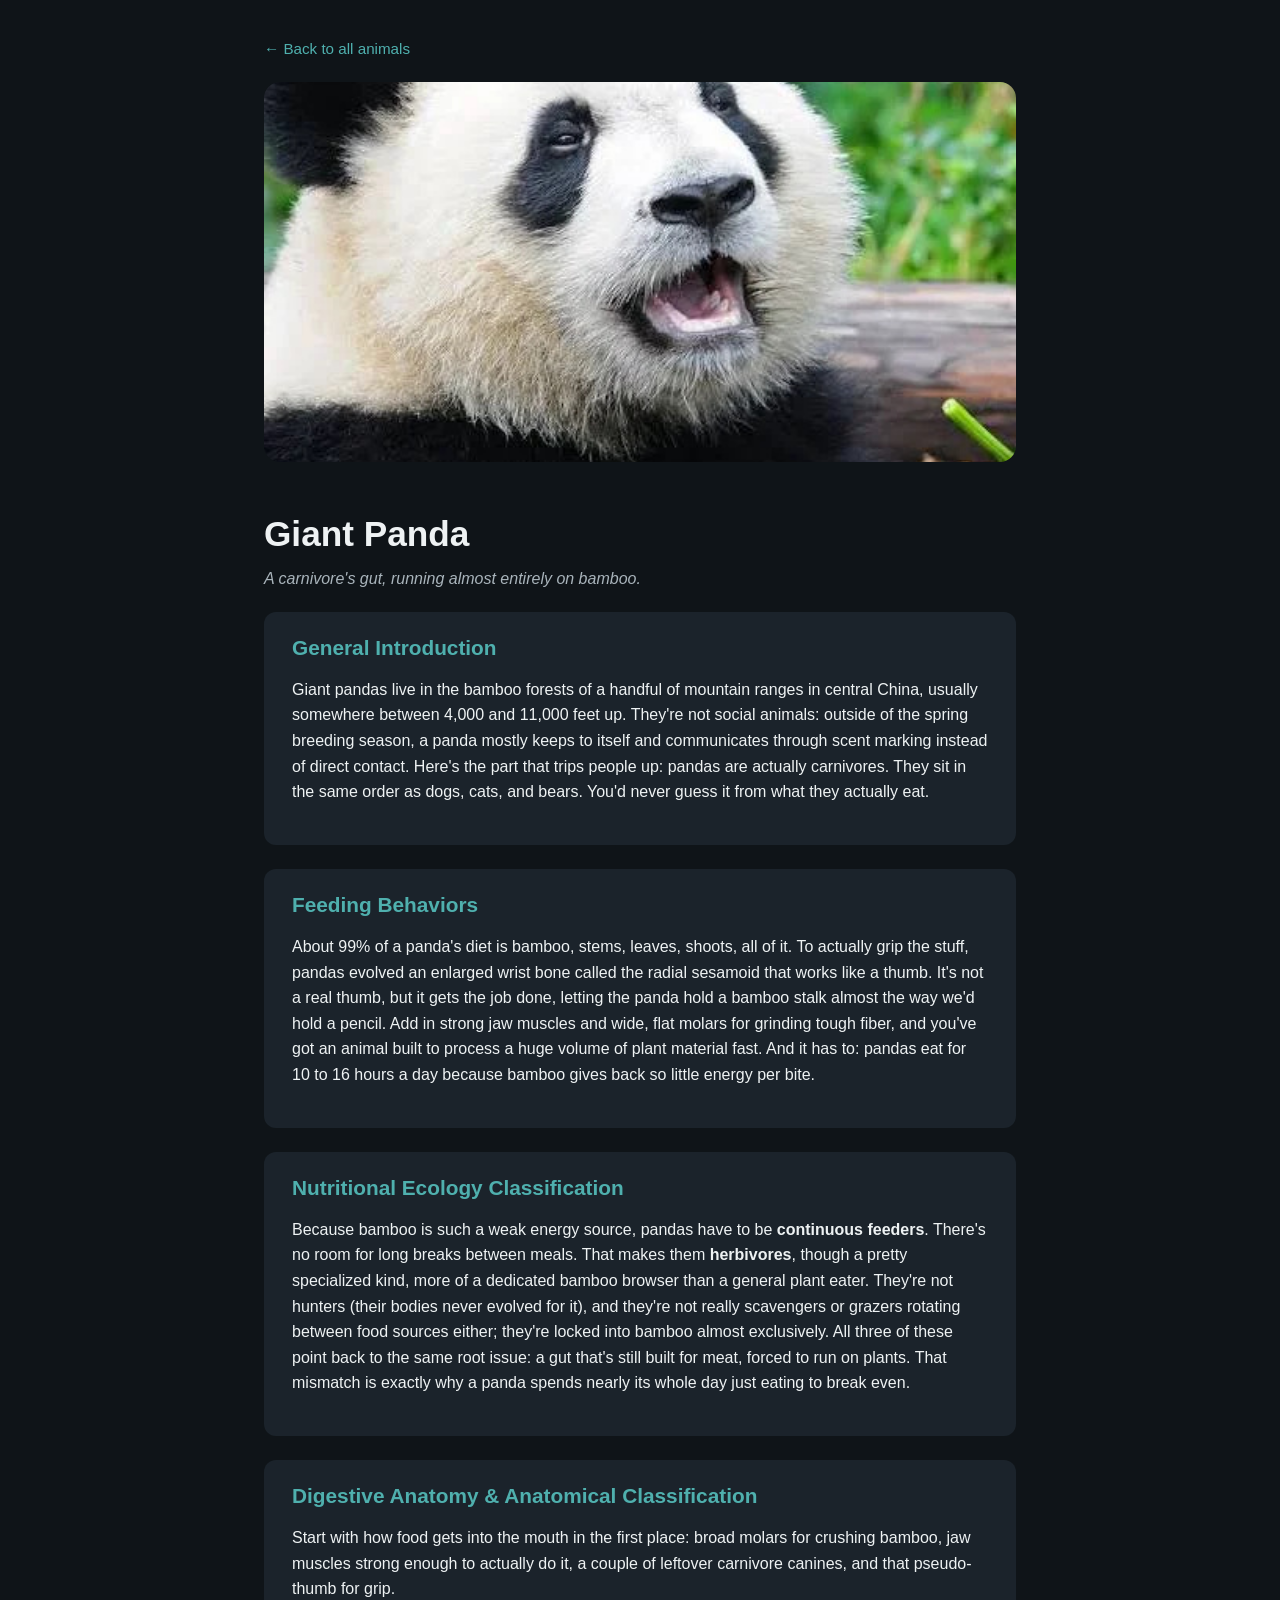
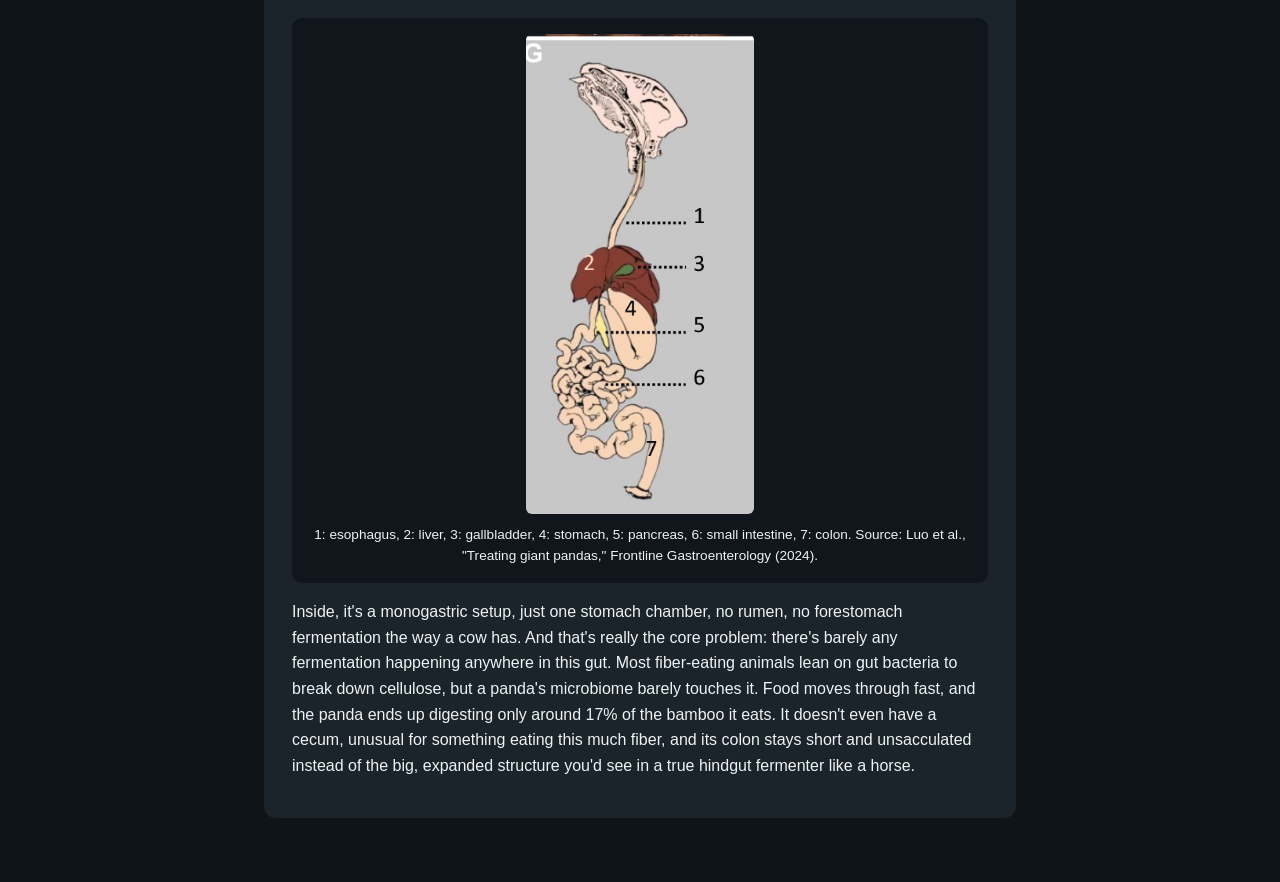
==== animal1.html @ f2d4f637 "Add files via upload" ====
<!DOCTYPE html>
<html lang="en">
<head>
  <meta charset="UTF-8">
  <meta name="viewport" content="width=device-width, initial-scale=1.0">
  <title>Giant Panda</title>
  <link rel="icon" type="image/svg+xml" href="favicon.svg">
  <link rel="stylesheet" href="styles.css">
</head>
<body>
  <div class="detail-wrap">
    <a class="back-link" href="index.html">&larr; Back to all animals</a>

    <img class="detail-hero" src="images/animal1.jpg" alt="Giant Panda">

    <h1>Giant Panda</h1>
    <p class="tagline">A carnivore's gut, running almost entirely on bamboo.</p>

    <section class="info-block">
      <h2>General Introduction</h2>
      <p>
        Giant pandas live in the bamboo forests of a handful of mountain ranges in
        central China, usually somewhere between 4,000 and 11,000 feet up. They're
        not social animals: outside of the spring breeding season, a panda mostly
        keeps to itself and communicates through scent marking instead of direct
        contact. Here's the part that trips people up: pandas are actually
        carnivores. They sit in the same order as dogs, cats, and bears. You'd
        never guess it from what they actually eat.
      </p>
    </section>

    <section class="info-block">
      <h2>Feeding Behaviors</h2>
      <p>
        About 99% of a panda's diet is bamboo, stems, leaves, shoots, all of it.
        To actually grip the stuff, pandas evolved an enlarged wrist bone called
        the radial sesamoid that works like a thumb. It's not a real thumb, but it
        gets the job done, letting the panda hold a bamboo stalk almost the way
        we'd hold a pencil. Add in strong jaw muscles and wide, flat molars for
        grinding tough fiber, and you've got an animal built to process a huge
        volume of plant material fast. And it has to: pandas eat for 10 to 16
        hours a day because bamboo gives back so little energy per bite.
      </p>
    </section>

    <section class="info-block">
      <h2>Nutritional Ecology Classification</h2>
      <p>
        Because bamboo is such a weak energy source, pandas have to be
        <strong>continuous feeders</strong>. There's no room for long breaks
        between meals. That makes them <strong>herbivores</strong>, though a
        pretty specialized kind, more of a dedicated bamboo browser than a
        general plant eater. They're not hunters (their bodies never evolved for
        it), and they're not really scavengers or grazers rotating between food
        sources either; they're locked into bamboo almost exclusively. All three
        of these point back to the same root issue: a gut that's still built for
        meat, forced to run on plants. That mismatch is exactly why a panda spends
        nearly its whole day just eating to break even.
      </p>
    </section>

    <section class="info-block">
      <h2>Digestive Anatomy &amp; Anatomical Classification</h2>
      <p>
        Start with how food gets into the mouth in the first place: broad molars
        for crushing bamboo, jaw muscles strong enough to actually do it, a couple
        of leftover carnivore canines, and that pseudo-thumb for grip.
      </p>

      <div class="diagram-wrap">
        <img src="images/animal1-diagram.png" alt="Labeled diagram of the giant panda digestive tract: 1 esophagus, 2 liver, 3 gallbladder, 4 stomach, 5 pancreas, 6 small intestine, 7 colon.">
        <p class="diagram-caption">
          1: esophagus, 2: liver, 3: gallbladder, 4: stomach, 5: pancreas, 6: small intestine, 7: colon.
          Source: Luo et al., "Treating giant pandas," Frontline Gastroenterology (2024).
        </p>
      </div>

      <p>
        Inside, it's a monogastric setup, just one stomach chamber, no rumen, no
        forestomach fermentation the way a cow has. And that's really the core
        problem: there's barely any fermentation happening anywhere in this gut.
        Most fiber-eating animals lean on gut bacteria to break down cellulose,
        but a panda's microbiome barely touches it. Food moves through fast, and
        the panda ends up digesting only around 17% of the bamboo it eats. It
        doesn't even have a cecum, unusual for something eating this much fiber,
        and its colon stays short and unsacculated instead of the big, expanded
        structure you'd see in a true hindgut fermenter like a horse.
      </p>
    </section>
  </div>
</body>
</html>
---- styles.css ----
:root {
  --bg: #0f1418;
  --card-bg: #1b232b;
  --accent: #4fb0ae;
  --text: #eef2f3;
  --text-dim: #a9b4bb;
}

* {
  box-sizing: border-box;
}

body {
  margin: 0;
  font-family: "Segoe UI", Helvetica, Arial, sans-serif;
  background: var(--bg);
  color: var(--text);
}

header {
  text-align: center;
  padding: 3rem 1.5rem 2rem;
}

header h1 {
  margin: 0 0 0.5rem;
  font-size: 2.4rem;
}

header p {
  color: var(--text-dim);
  margin: 0;
}

.button-grid {
  display: grid;
  grid-template-columns: repeat(2, 1fr);
  gap: 1.5rem;
  max-width: 900px;
  margin: 0 auto;
  padding: 1rem 1.5rem 4rem;
}

@media (max-width: 640px) {
  .button-grid {
    grid-template-columns: 1fr;
  }
}

.animal-button {
  display: block;
  position: relative;
  height: 260px;
  border-radius: 16px;
  overflow: hidden;
  text-decoration: none;
  color: white;
  background-color: var(--card-bg);
  background-size: cover;
  background-position: center;
  border: 2px solid transparent;
  transition: transform 0.15s ease, border-color 0.15s ease;
}

.animal-button:hover {
  transform: translateY(-4px);
  border-color: var(--accent);
}

.animal-button .label {
  position: absolute;
  left: 0;
  right: 0;
  bottom: 0;
  padding: 1rem;
  background: linear-gradient(to top, rgba(0, 0, 0, 0.75), transparent);
  font-size: 1.4rem;
  font-weight: 600;
}

/* Animal detail pages */

.detail-wrap {
  max-width: 800px;
  margin: 0 auto;
  padding: 2.5rem 1.5rem 4rem;
}

.back-link {
  color: var(--accent);
  text-decoration: none;
  font-size: 0.95rem;
}

.back-link:hover {
  text-decoration: underline;
}

.detail-hero {
  width: 100%;
  max-height: 380px;
  object-fit: cover;
  border-radius: 16px;
  margin: 1.5rem 0;
  background: var(--card-bg);
}

.detail-wrap h1 {
  margin-top: 1.5rem;
  font-size: 2.2rem;
}

.tagline {
  color: var(--text-dim);
  font-style: italic;
  margin-top: -0.5rem;
}

section.info-block {
  background: var(--card-bg);
  border-radius: 12px;
  padding: 1.5rem 1.75rem;
  margin-top: 1.5rem;
}

section.info-block h2 {
  margin-top: 0;
  color: var(--accent);
  font-size: 1.3rem;
}

section.info-block p {
  line-height: 1.6;
  color: var(--text);
}

.stats-list {
  list-style: none;
  padding: 0;
  margin: 0;
}

.stats-list li {
  padding: 0.4rem 0;
  border-bottom: 1px solid rgba(255, 255, 255, 0.08);
}

.stats-list li:last-child {
  border-bottom: none;
}

.stats-list strong {
  color: var(--accent);
}

.diagram-wrap {
  background: #10161b;
  border-radius: 10px;
  padding: 1rem;
  margin-top: 0.5rem;
}

.diagram-wrap svg {
  width: 100%;
  height: auto;
  display: block;
}

.diagram-wrap img {
  max-width: 100%;
  max-height: 480px;
  width: auto;
  height: auto;
  display: block;
  margin: 0 auto;
  border-radius: 6px;
  background: #fff;
}

.diagram-caption {
  color: var(--text-dim);
  font-size: 0.85rem;
  margin: 0.6rem 0 0;
  text-align: center;
}

.placeholder-note {
  color: var(--text-dim);
  font-size: 0.9rem;
  border: 1px dashed rgba(255, 255, 255, 0.25);
  border-radius: 8px;
  padding: 0.75rem 1rem;
  margin-top: 0.5rem;
}

footer {
  text-align: center;
  color: var(--text-dim);
  font-size: 0.9rem;
  padding: 1.5rem 1rem 2.5rem;
}
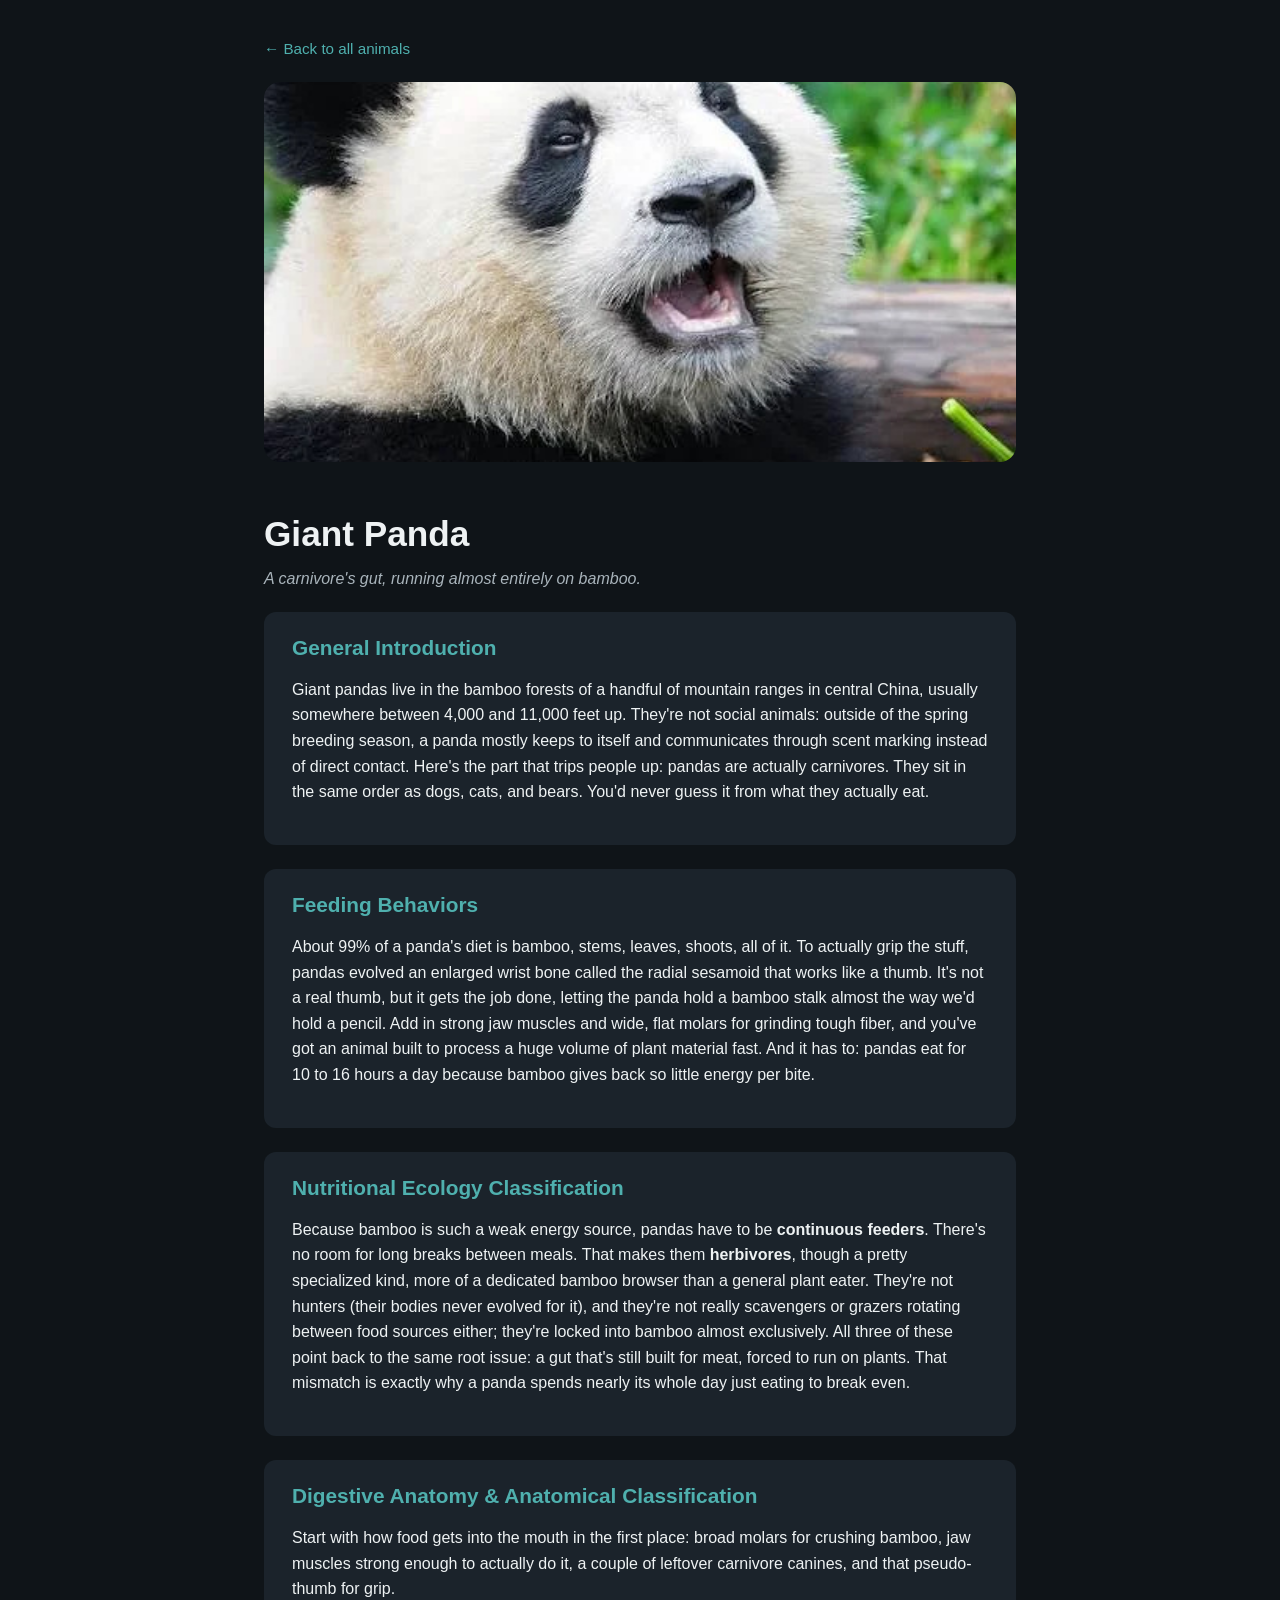
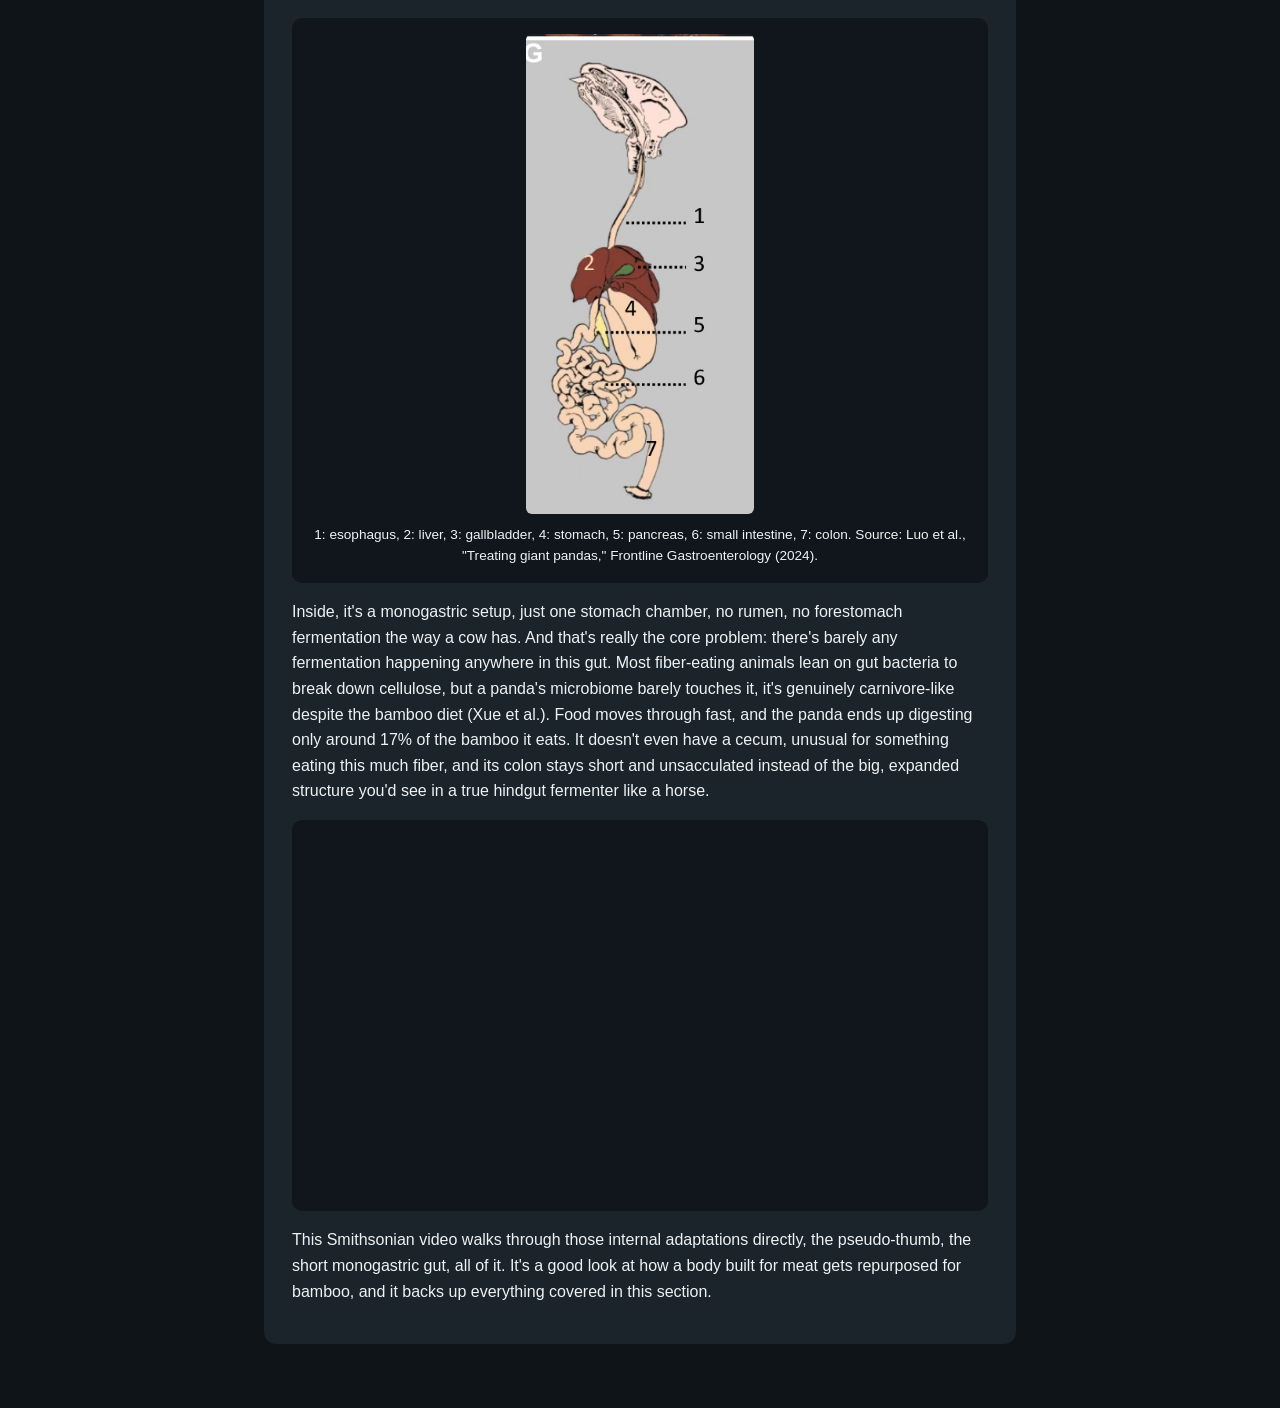
==== commit ab1e0364: "Add files via upload" ====
--- a/animal1.html
+++ b/animal1.html
@@ -80,11 +80,23 @@
         forestomach fermentation the way a cow has. And that's really the core
         problem: there's barely any fermentation happening anywhere in this gut.
         Most fiber-eating animals lean on gut bacteria to break down cellulose,
-        but a panda's microbiome barely touches it. Food moves through fast, and
-        the panda ends up digesting only around 17% of the bamboo it eats. It
-        doesn't even have a cecum, unusual for something eating this much fiber,
-        and its colon stays short and unsacculated instead of the big, expanded
-        structure you'd see in a true hindgut fermenter like a horse.
+        but a panda's microbiome barely touches it, it's genuinely carnivore-like
+        despite the bamboo diet (Xue et al.). Food moves
+        through fast, and the panda ends up digesting only around 17% of the
+        bamboo it eats. It doesn't even have a cecum, unusual for something
+        eating this much fiber, and its colon stays short and unsacculated
+        instead of the big, expanded structure you'd see in a true hindgut
+        fermenter like a horse.
+      </p>
+
+      <div class="video-wrap">
+        <iframe src="https://www.youtube.com/embed/LoHXNcVRHrE" title="Explore Smithsonian: What Internal Adaptations do Pandas Have to Eat Bamboo?" allow="accelerometer; autoplay; clipboard-write; encrypted-media; gyroscope; picture-in-picture; web-share" referrerpolicy="strict-origin-when-cross-origin" allowfullscreen></iframe>
+      </div>
+      <p>
+        This Smithsonian video walks through those internal adaptations directly,
+        the pseudo-thumb, the short monogastric gut, all of it. It's a good look
+        at how a body built for meat gets repurposed for bamboo, and it backs up
+        everything covered in this section.
       </p>
     </section>
   </div>
--- a/styles.css
+++ b/styles.css
@@ -193,6 +193,45 @@
   margin-top: 0.5rem;
 }
 
+.video-wrap {
+  position: relative;
+  width: 100%;
+  aspect-ratio: 16 / 9;
+  margin-top: 0.5rem;
+  border-radius: 10px;
+  overflow: hidden;
+  background: #10161b;
+}
+
+.video-wrap iframe {
+  width: 100%;
+  height: 100%;
+  border: 0;
+  display: block;
+}
+
+.mla-list {
+  list-style: none;
+  margin: 0;
+  padding: 0;
+}
+
+.mla-list li {
+  padding-left: 2em;
+  text-indent: -2em;
+  margin-bottom: 1.4rem;
+  line-height: 1.6;
+}
+
+footer a {
+  color: var(--accent);
+  text-decoration: none;
+}
+
+footer a:hover {
+  text-decoration: underline;
+}
+
 footer {
   text-align: center;
   color: var(--text-dim);
